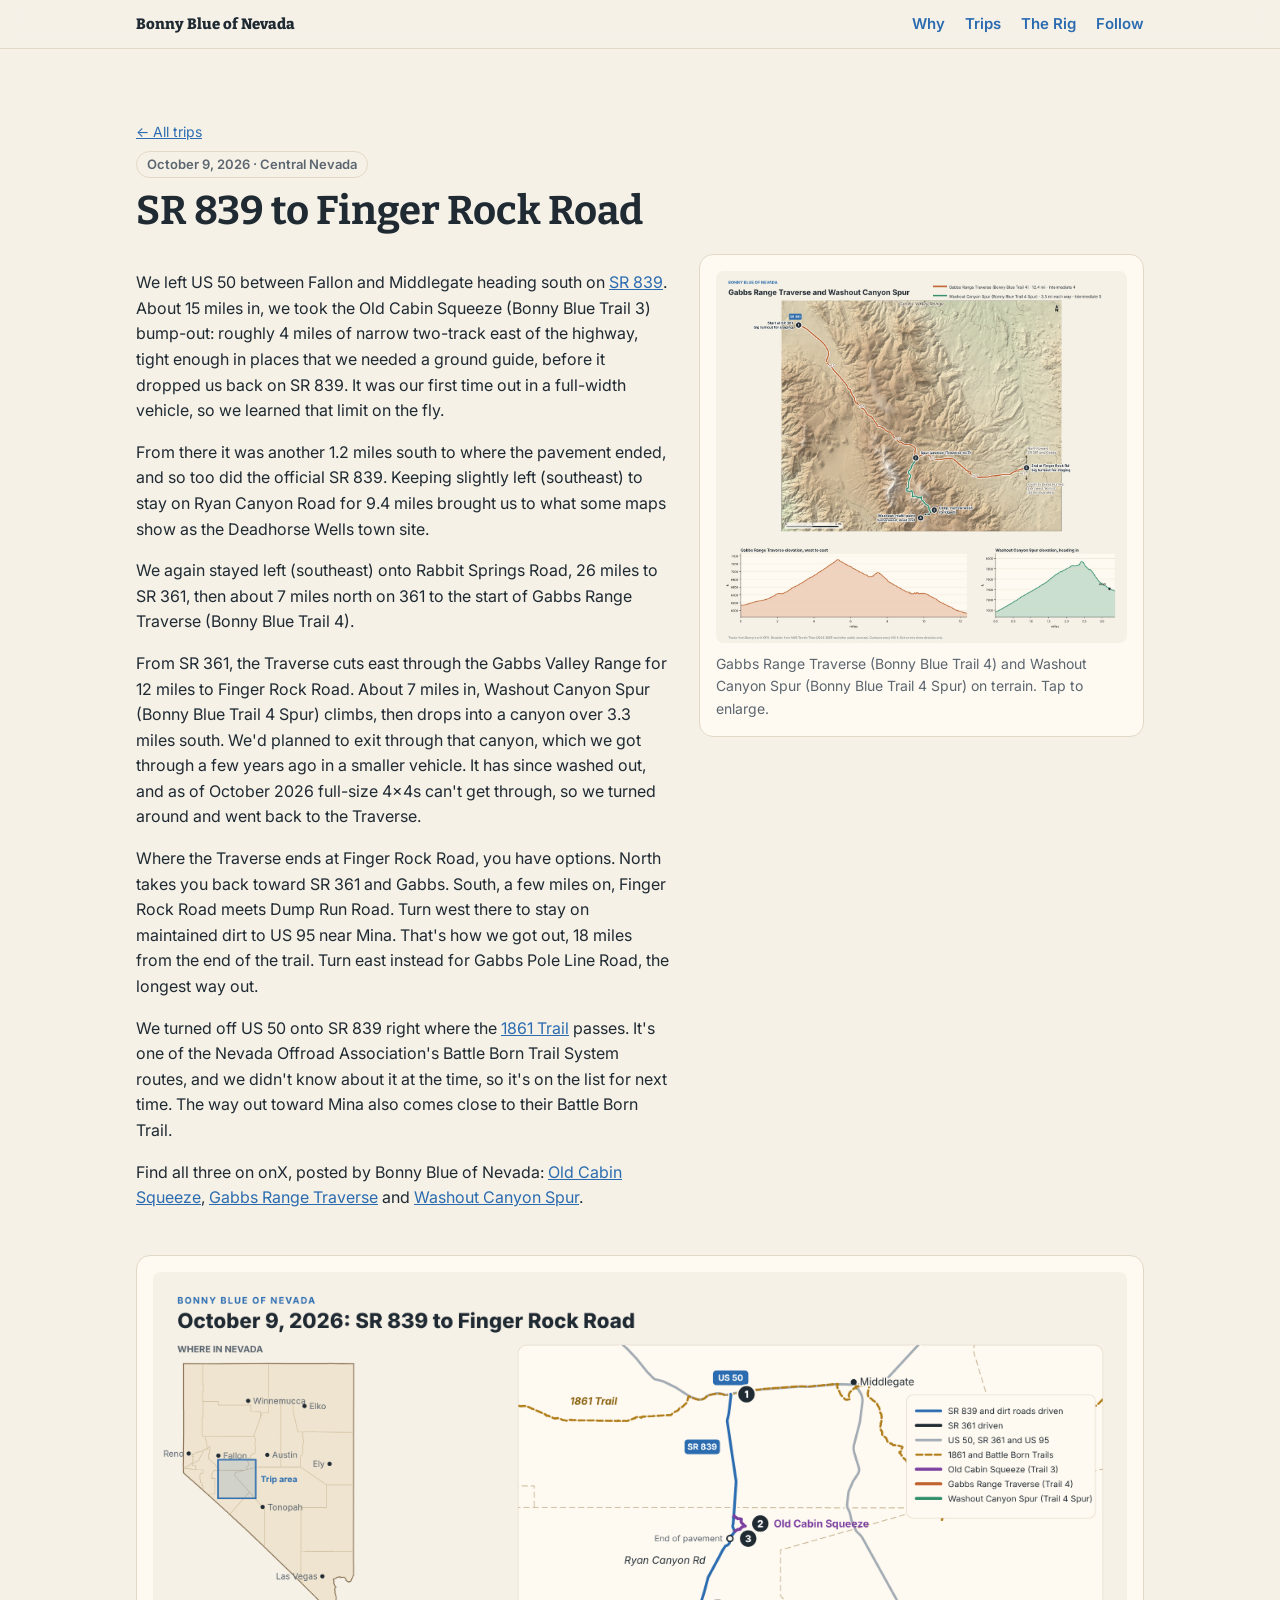
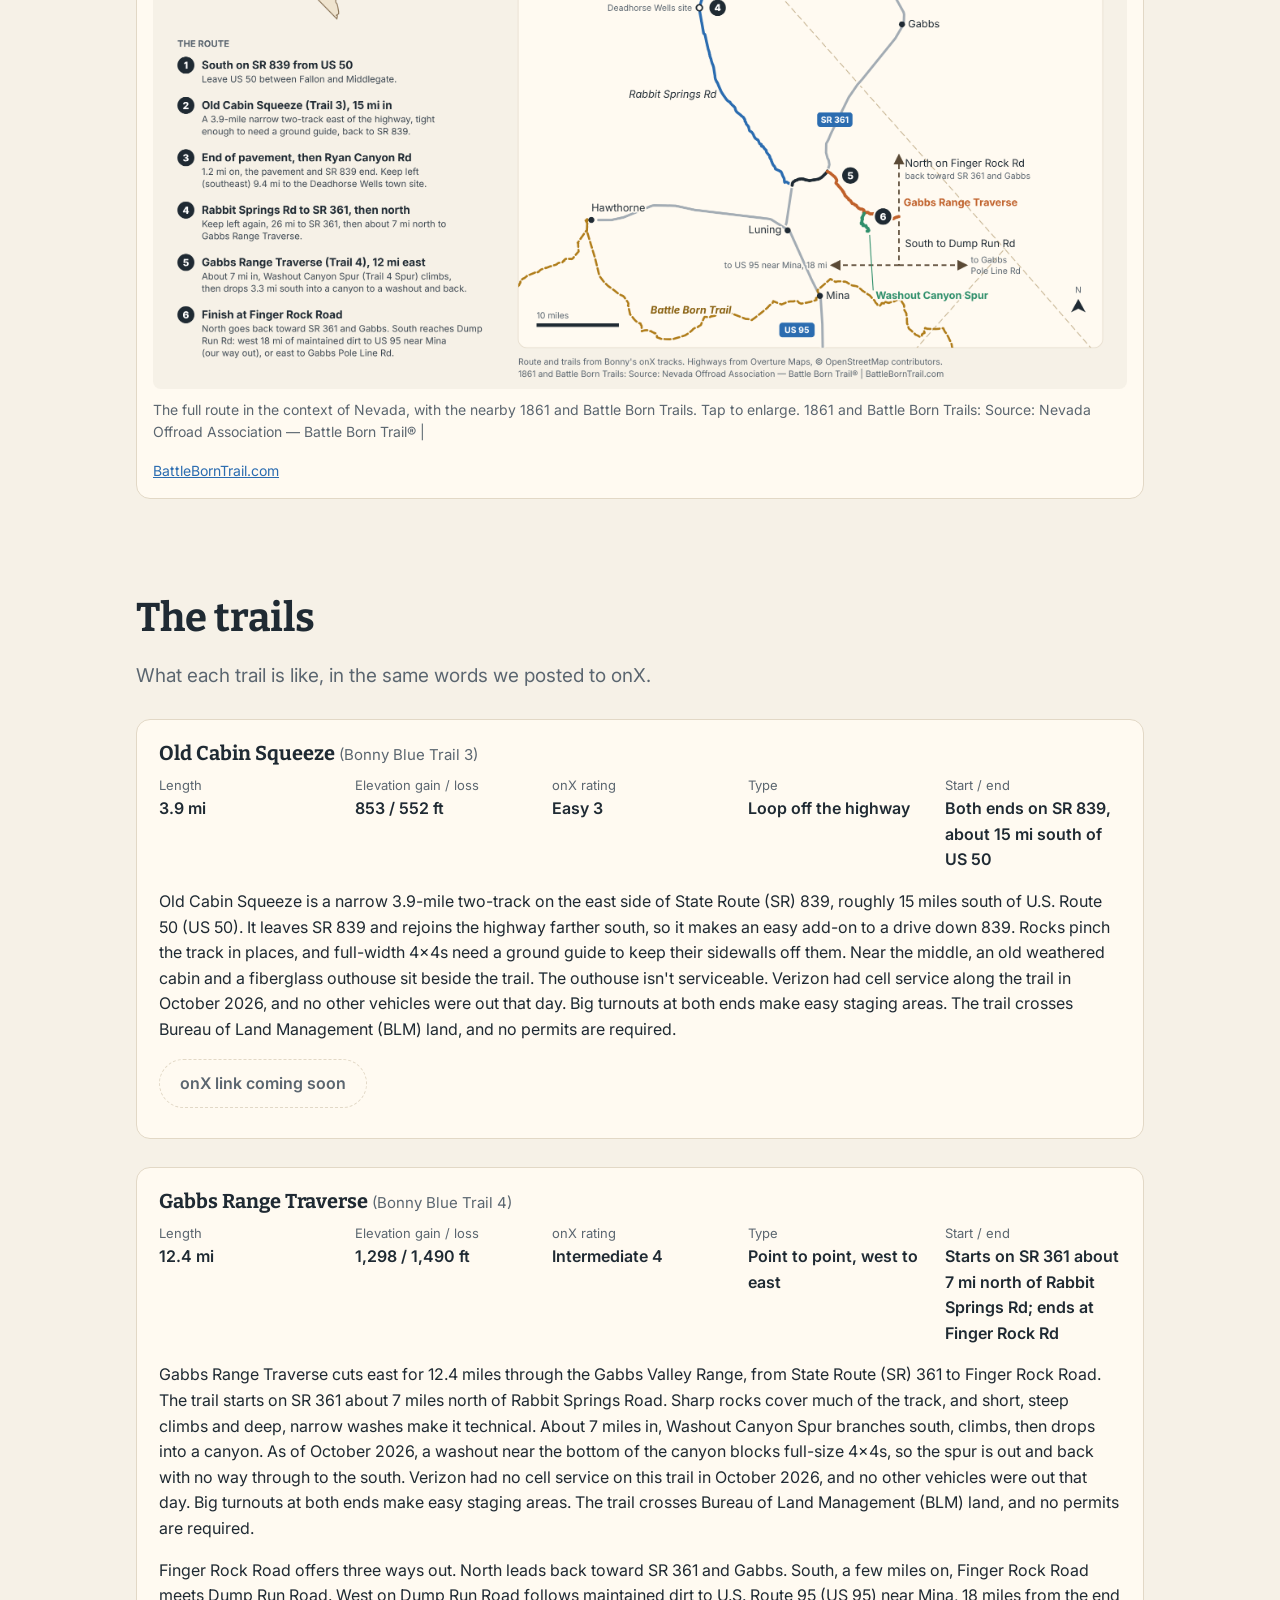
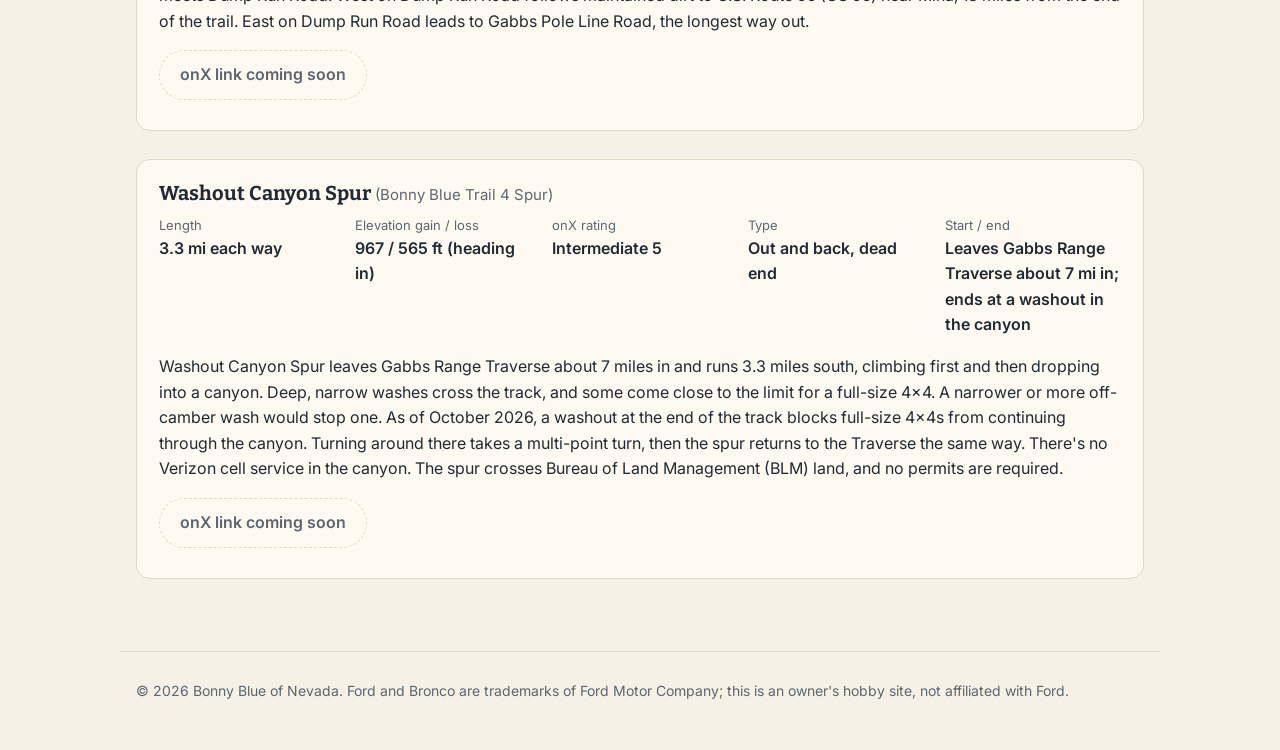
==== trips/2026-10-09/index.html @ 9787e6df "Give the Oct 9 trip its own page with per-trail onX link slots Home page now shows a trip card linki" ====
<!doctype html>
<html lang="en">
<head>
<meta charset="utf-8">
<meta name="viewport" content="width=device-width, initial-scale=1">
<title>SR 839 to Finger Rock Road · Bonny Blue of Nevada</title>
<meta name="description" content="October 9, 2026 in central Nevada: SR 839 to Finger Rock Road by way of Old Cabin Squeeze, Gabbs Range Traverse and Washout Canyon Spur.">
<meta property="og:title" content="SR 839 to Finger Rock Road · Bonny Blue of Nevada">
<meta property="og:description" content="October 9, 2026 in central Nevada: SR 839 to Finger Rock Road by way of Old Cabin Squeeze, Gabbs Range Traverse and Washout Canyon Spur.">
<meta property="og:image" content="https://bonnyblueofnevada.com/img/trail-2026-10-09.jpg">
<meta property="og:url" content="https://bonnyblueofnevada.com/trips/2026-10-09/">
<meta name="twitter:card" content="summary_large_image">
<link rel="preconnect" href="https://fonts.googleapis.com">
<link rel="preconnect" href="https://fonts.gstatic.com" crossorigin>
<link href="https://fonts.googleapis.com/css2?family=Bitter:wght@600;800&family=Inter:wght@400;600&display=swap" rel="stylesheet">
<link rel="stylesheet" href="../../css/site.css">
</head>
<body>
<nav><div class="in">
  <a class="brand" href="../../">Bonny Blue of Nevada</a>
  <a href="../../#why">Why</a><a href="../../#trips">Trips</a><a href="../../#rig">The Rig</a><a href="../../#follow">Follow</a>
</div></nav>

<section id="top">
  <p class="crumb"><a href="../../#trips">← All trips</a></p>
  <span class="tag">October 9, 2026 · Central Nevada</span>
  <h2>SR 839 to Finger Rock Road</h2>
  <div class="trip">
    <div>
      <p>We left US 50 between Fallon and Middlegate heading south on <a href="https://en.wikipedia.org/wiki/Nevada_State_Route_839">SR 839</a>. About 15 miles in, we took the Old Cabin Squeeze (Bonny Blue Trail 3) bump-out: roughly 4 miles of narrow two-track east of the highway, tight enough in places that we needed a ground guide, before it dropped us back on SR 839. It was our first time out in a full-width vehicle, so we learned that limit on the fly.</p>
      <p>From there it was another 1.2 miles south to where the pavement ended, and so too did the official SR 839. Keeping slightly left (southeast) to stay on Ryan Canyon Road for 9.4 miles brought us to what some maps show as the Deadhorse Wells town site.</p>
      <p>We again stayed left (southeast) onto Rabbit Springs Road, 26 miles to SR 361, then about 7 miles north on 361 to the start of Gabbs Range Traverse (Bonny Blue Trail 4).</p>
      <p>From SR 361, the Traverse cuts east through the Gabbs Valley Range for 12 miles to Finger Rock Road. About 7 miles in, Washout Canyon Spur (Bonny Blue Trail 4 Spur) climbs, then drops into a canyon over 3.3 miles south. We'd planned to exit through that canyon, which we got through a few years ago in a smaller vehicle. It has since washed out, and as of October 2026 full-size 4x4s can't get through, so we turned around and went back to the Traverse.</p>
      <p>Where the Traverse ends at Finger Rock Road, you have options. North takes you back toward SR 361 and Gabbs. South, a few miles on, Finger Rock Road meets Dump Run Road. Turn west there to stay on maintained dirt to US 95 near Mina. That's how we got out, 18 miles from the end of the trail. Turn east instead for Gabbs Pole Line Road, the longest way out.</p>
      <p>We turned off US 50 onto SR 839 right where the <a href="https://battleborntrail.com/the-trail-system">1861 Trail</a> passes. It's one of the Nevada Offroad Association's Battle Born Trail System routes, and we didn't know about it at the time, so it's on the list for next time. The way out toward Mina also comes close to their Battle Born Trail.</p>
      <p>Find all three on onX, posted by Bonny Blue of Nevada: <a href="#old-cabin-squeeze">Old Cabin Squeeze</a>, <a href="#gabbs-range-traverse">Gabbs Range Traverse</a> and <a href="#washout-canyon-spur">Washout Canyon Spur</a>.</p>
    </div>
    <figure class="map" style="margin:0">
      <a href="../../img/trail4-detail-map.jpg"><img src="../../img/trail4-detail-map.jpg" alt="Terrain map of Gabbs Range Traverse and Washout Canyon Spur in the Gabbs Valley Range, with mile marks, the washout turnaround and elevation profiles" style="width:100%;height:auto;display:block;border-radius:8px"></a>
      <figcaption class="legend">Gabbs Range Traverse (Bonny Blue Trail 4) and Washout Canyon Spur (Bonny Blue Trail 4 Spur) on terrain. Tap to enlarge.</figcaption>
    </figure>
  </div>
  <figure class="map" style="margin:28px 0 0">
    <a href="../../img/route-map-2026-10-09.png"><img src="../../img/route-map-2026-10-09.png" alt="Map of the October 9, 2026 route: SR 839 south from US 50, Old Cabin Squeeze, Ryan Canyon and Rabbit Springs roads to SR 361 (with US 50, SR 361, US 95 and the 1861 and Battle Born Trails shown), then Gabbs Range Traverse and Washout Canyon Spur to Finger Rock Road" style="width:100%;height:auto;display:block;border-radius:8px"></a>
    <figcaption class="legend">The full route in the context of Nevada, with the nearby 1861 and Battle Born Trails. Tap to enlarge. 1861 and Battle Born Trails: Source: Nevada Offroad Association — Battle Born Trail® | <a href="https://battleborntrail.com/">BattleBornTrail.com</a></figcaption>
  </figure>
</section>

<section id="trails">
  <h2>The trails</h2>
  <p class="lead">What each trail is like, in the same words we posted to onX.</p>
  <article class="card trail" id="old-cabin-squeeze">
    <h3>Old Cabin Squeeze <span class="num">(Bonny Blue Trail 3)</span></h3>
    <dl class="stats"><div><dt>Length</dt><dd>3.9 mi</dd></div><div><dt>Elevation gain / loss</dt><dd>853 / 552 ft</dd></div><div><dt>onX rating</dt><dd>Easy 3</dd></div><div><dt>Type</dt><dd>Loop off the highway</dd></div><div><dt>Start / end</dt><dd>Both ends on SR 839, about 15 mi south of US 50</dd></div></dl>
    <p>Old Cabin Squeeze is a narrow 3.9-mile two-track on the east side of State Route (SR) 839, roughly 15 miles south of U.S. Route 50 (US 50). It leaves SR 839 and rejoins the highway farther south, so it makes an easy add-on to a drive down 839. Rocks pinch the track in places, and full-width 4x4s need a ground guide to keep their sidewalls off them. Near the middle, an old weathered cabin and a fiberglass outhouse sit beside the trail. The outhouse isn't serviceable. Verizon had cell service along the trail in October 2026, and no other vehicles were out that day. Big turnouts at both ends make easy staging areas. The trail crosses Bureau of Land Management (BLM) land, and no permits are required.</p>
    <p style="margin:16px 0 0"><span class="btn pending" data-onx="old-cabin-squeeze">onX link coming soon</span></p>
  </article>
  <article class="card trail" id="gabbs-range-traverse">
    <h3>Gabbs Range Traverse <span class="num">(Bonny Blue Trail 4)</span></h3>
    <dl class="stats"><div><dt>Length</dt><dd>12.4 mi</dd></div><div><dt>Elevation gain / loss</dt><dd>1,298 / 1,490 ft</dd></div><div><dt>onX rating</dt><dd>Intermediate 4</dd></div><div><dt>Type</dt><dd>Point to point, west to east</dd></div><div><dt>Start / end</dt><dd>Starts on SR 361 about 7 mi north of Rabbit Springs Rd; ends at Finger Rock Rd</dd></div></dl>
    <p>Gabbs Range Traverse cuts east for 12.4 miles through the Gabbs Valley Range, from State Route (SR) 361 to Finger Rock Road. The trail starts on SR 361 about 7 miles north of Rabbit Springs Road. Sharp rocks cover much of the track, and short, steep climbs and deep, narrow washes make it technical. About 7 miles in, Washout Canyon Spur branches south, climbs, then drops into a canyon. As of October 2026, a washout near the bottom of the canyon blocks full-size 4x4s, so the spur is out and back with no way through to the south. Verizon had no cell service on this trail in October 2026, and no other vehicles were out that day. Big turnouts at both ends make easy staging areas. The trail crosses Bureau of Land Management (BLM) land, and no permits are required.</p>
    <p>Finger Rock Road offers three ways out. North leads back toward SR 361 and Gabbs. South, a few miles on, Finger Rock Road meets Dump Run Road. West on Dump Run Road follows maintained dirt to U.S. Route 95 (US 95) near Mina, 18 miles from the end of the trail. East on Dump Run Road leads to Gabbs Pole Line Road, the longest way out.</p>
    <p style="margin:16px 0 0"><span class="btn pending" data-onx="gabbs-range-traverse">onX link coming soon</span></p>
  </article>
  <article class="card trail" id="washout-canyon-spur">
    <h3>Washout Canyon Spur <span class="num">(Bonny Blue Trail 4 Spur)</span></h3>
    <dl class="stats"><div><dt>Length</dt><dd>3.3 mi each way</dd></div><div><dt>Elevation gain / loss</dt><dd>967 / 565 ft (heading in)</dd></div><div><dt>onX rating</dt><dd>Intermediate 5</dd></div><div><dt>Type</dt><dd>Out and back, dead end</dd></div><div><dt>Start / end</dt><dd>Leaves Gabbs Range Traverse about 7 mi in; ends at a washout in the canyon</dd></div></dl>
    <p>Washout Canyon Spur leaves Gabbs Range Traverse about 7 miles in and runs 3.3 miles south, climbing first and then dropping into a canyon. Deep, narrow washes cross the track, and some come close to the limit for a full-size 4x4. A narrower or more off-camber wash would stop one. As of October 2026, a washout at the end of the track blocks full-size 4x4s from continuing through the canyon. Turning around there takes a multi-point turn, then the spur returns to the Traverse the same way. There's no Verizon cell service in the canyon. The spur crosses Bureau of Land Management (BLM) land, and no permits are required.</p>
    <p style="margin:16px 0 0"><span class="btn pending" data-onx="washout-canyon-spur">onX link coming soon</span></p>
  </article>
</section>

<footer>© 2026 Bonny Blue of Nevada. Ford and Bronco are trademarks of Ford Motor Company; this is an owner's hobby site, not affiliated with Ford.</footer>
</body>
</html>
---- css/site.css ----
:root{
  --bg:#f6f1e7; --surface:#fffaf1; --ink:#1f2a33; --muted:#5b6670; --line:#e2d8c6;
  --blue:#2b6cb0; --blue-ink:#ffffff; --sand:#c8a46a;
  --t3:#2b6cb0; --t4:#c0612b; --t5:#2f8f6b;
}
@media (prefers-color-scheme: dark){
  :root:not([data-theme="light"]){
    --bg:#141a20; --surface:#1c242c; --ink:#ece6da; --muted:#a3acb5; --line:#2c3640;
    --blue:#5b9be0; --blue-ink:#0d141a; --sand:#d8b77f;
    --t3:#6aa8ec; --t4:#f08a50; --t5:#55c49a;
  }
}
:root[data-theme="dark"]{
    --bg:#141a20; --surface:#1c242c; --ink:#ece6da; --muted:#a3acb5; --line:#2c3640;
    --blue:#5b9be0; --blue-ink:#0d141a; --sand:#d8b77f;
    --t3:#6aa8ec; --t4:#f08a50; --t5:#55c49a;
}
*{box-sizing:border-box}
html{scroll-behavior:smooth}
body{margin:0;background:var(--bg);color:var(--ink);font:16px/1.6 Inter,system-ui,sans-serif}
a{color:var(--blue)}
h1,h2,h3{font-family:Bitter,Georgia,serif;line-height:1.15;margin:0 0 .5em}
nav{position:sticky;top:0;z-index:5;background:color-mix(in srgb,var(--bg) 88%,transparent);backdrop-filter:blur(8px);border-bottom:1px solid var(--line)}
nav .in{max-width:1040px;margin:auto;padding:12px 16px;display:flex;gap:20px;align-items:center;flex-wrap:wrap}
nav .brand{font-family:Bitter,serif;font-weight:800;color:var(--ink);text-decoration:none;margin-right:auto}
nav a{text-decoration:none;font-weight:600;font-size:15px}
.hero{position:relative;min-height:82vh;display:flex;align-items:flex-end;background:#2a3640 url(../img/bonny-sun-valley.jpg) 30% 60%/cover}
.hero::after{content:"";position:absolute;inset:0;background:linear-gradient(to top,rgba(10,16,22,.80),rgba(10,16,22,.05) 55%)}
.hero .in{position:relative;z-index:1;max-width:1040px;width:100%;margin:auto;padding:48px 16px;color:#fff}
@media (min-width:820px){
  .hero::after{background:linear-gradient(to left,rgba(10,16,22,.72),rgba(10,16,22,.25) 45%,rgba(10,16,22,0) 65%),linear-gradient(to top,rgba(10,16,22,.55),rgba(10,16,22,0) 40%)}
  .hero .in{text-align:right;padding-left:calc(16px + min(48%, 500px))}
  .hero p{margin-left:auto}
}
@media (max-width:819px){
  .hero{display:block;min-height:0;background:#141a20}
  .hero::before{content:"";display:block;aspect-ratio:4/3;background:url(../img/bonny-sun-valley.jpg) 25% center/cover}
  .hero::after{display:none}
  .hero .in{padding:24px 16px 32px}
}
.hero h1{font-size:clamp(40px,8vw,76px);font-weight:800}
.hero p{font-size:clamp(17px,2.4vw,21px);max-width:36em;margin:0 0 24px;color:#eef2f5}
.btn{display:inline-block;background:var(--blue);color:var(--blue-ink);padding:11px 20px;border-radius:999px;text-decoration:none;font-weight:600;margin:0 8px 8px 0}
.hero .btn{background:#fff;color:#1f2a33}
.hero .btn.ghost{background:transparent;color:#fff;border:1.5px solid #fff}
section{max-width:1040px;margin:auto;padding:72px 16px 24px}
section > p.lead{font-size:19px;color:var(--muted);max-width:40em}
h2{font-size:clamp(28px,4vw,40px)}
.grid{display:grid;gap:20px;grid-template-columns:repeat(auto-fit,minmax(240px,1fr))}
.card{background:var(--surface);border:1px solid var(--line);border-radius:14px;padding:22px}
.card h3{font-size:20px}
.values .card p{margin:0}
.values .n{font-family:Bitter,serif;font-weight:800;color:var(--blue);font-size:15px;margin-bottom:6px}
dl.spec{display:grid;grid-template-columns:max-content 1fr;gap:8px 20px;margin:0}
dl.spec dt{color:var(--muted)}
dl.spec dd{margin:0;font-weight:600}
.trip{display:grid;gap:28px;grid-template-columns:1fr;align-items:start}
@media (min-width:820px){.trip{grid-template-columns:1.2fr 1fr}}
.map{background:var(--surface);border:1px solid var(--line);border-radius:14px;padding:16px}
.map svg{width:100%;height:auto;max-height:520px;display:block}
.map polyline{fill:none;stroke-width:3.5;stroke-linecap:round;stroke-linejoin:round}
.map .t3{stroke:var(--t3)} .map .t4{stroke:var(--t4)} .map .t5{stroke:var(--t5)}
.legend{display:flex;gap:16px;flex-wrap:wrap;font-size:14px;color:var(--muted);margin-top:10px}
.legend i{display:inline-block;width:18px;height:4px;border-radius:2px;margin-right:6px;vertical-align:middle}
.tag{display:inline-block;font-size:13px;font-weight:600;color:var(--muted);border:1px solid var(--line);border-radius:999px;padding:2px 10px;margin-bottom:10px}
ul.clean{padding-left:1.1em;margin:0}
.follow .grid{grid-template-columns:repeat(auto-fit,minmax(200px,1fr))}
.follow a.card{display:block;text-decoration:none;color:var(--ink)}
.follow a.card:hover{border-color:var(--blue)}
.follow .h{font-family:Bitter,serif;font-weight:800;font-size:19px}
.follow .s{color:var(--muted);font-size:14px}
footer{max-width:1040px;margin:48px auto 0;padding:28px 16px 48px;border-top:1px solid var(--line);color:var(--muted);font-size:14px}
.tripcard{display:grid;gap:0;grid-template-columns:1fr;text-decoration:none;color:var(--ink);padding:0;overflow:hidden}
@media (min-width:820px){.tripcard{grid-template-columns:1fr 1.2fr}}
.tripcard img{width:100%;height:100%;min-height:220px;object-fit:cover;display:block}
.tripcard .body{padding:22px}
.tripcard:hover{border-color:var(--blue)}
.tripcard .more{font-weight:600;color:var(--blue)}
.crumb{font-size:14px;margin:0 0 8px}
.trail{margin-top:28px}
.trail .stats{display:grid;grid-template-columns:repeat(auto-fit,minmax(150px,1fr));gap:8px 20px;margin:0 0 14px}
.trail .stats dt{color:var(--muted);font-size:13px}
.trail .stats dd{margin:0;font-weight:600}
.trail h3 .num{font-family:Inter,sans-serif;font-weight:400;color:var(--muted);font-size:15px}
.btn.pending{background:transparent;color:var(--muted);border:1.5px dashed var(--line);cursor:default}
.note{border-left:4px solid var(--t4);padding:8px 14px;background:var(--surface);border-radius:0 8px 8px 0}
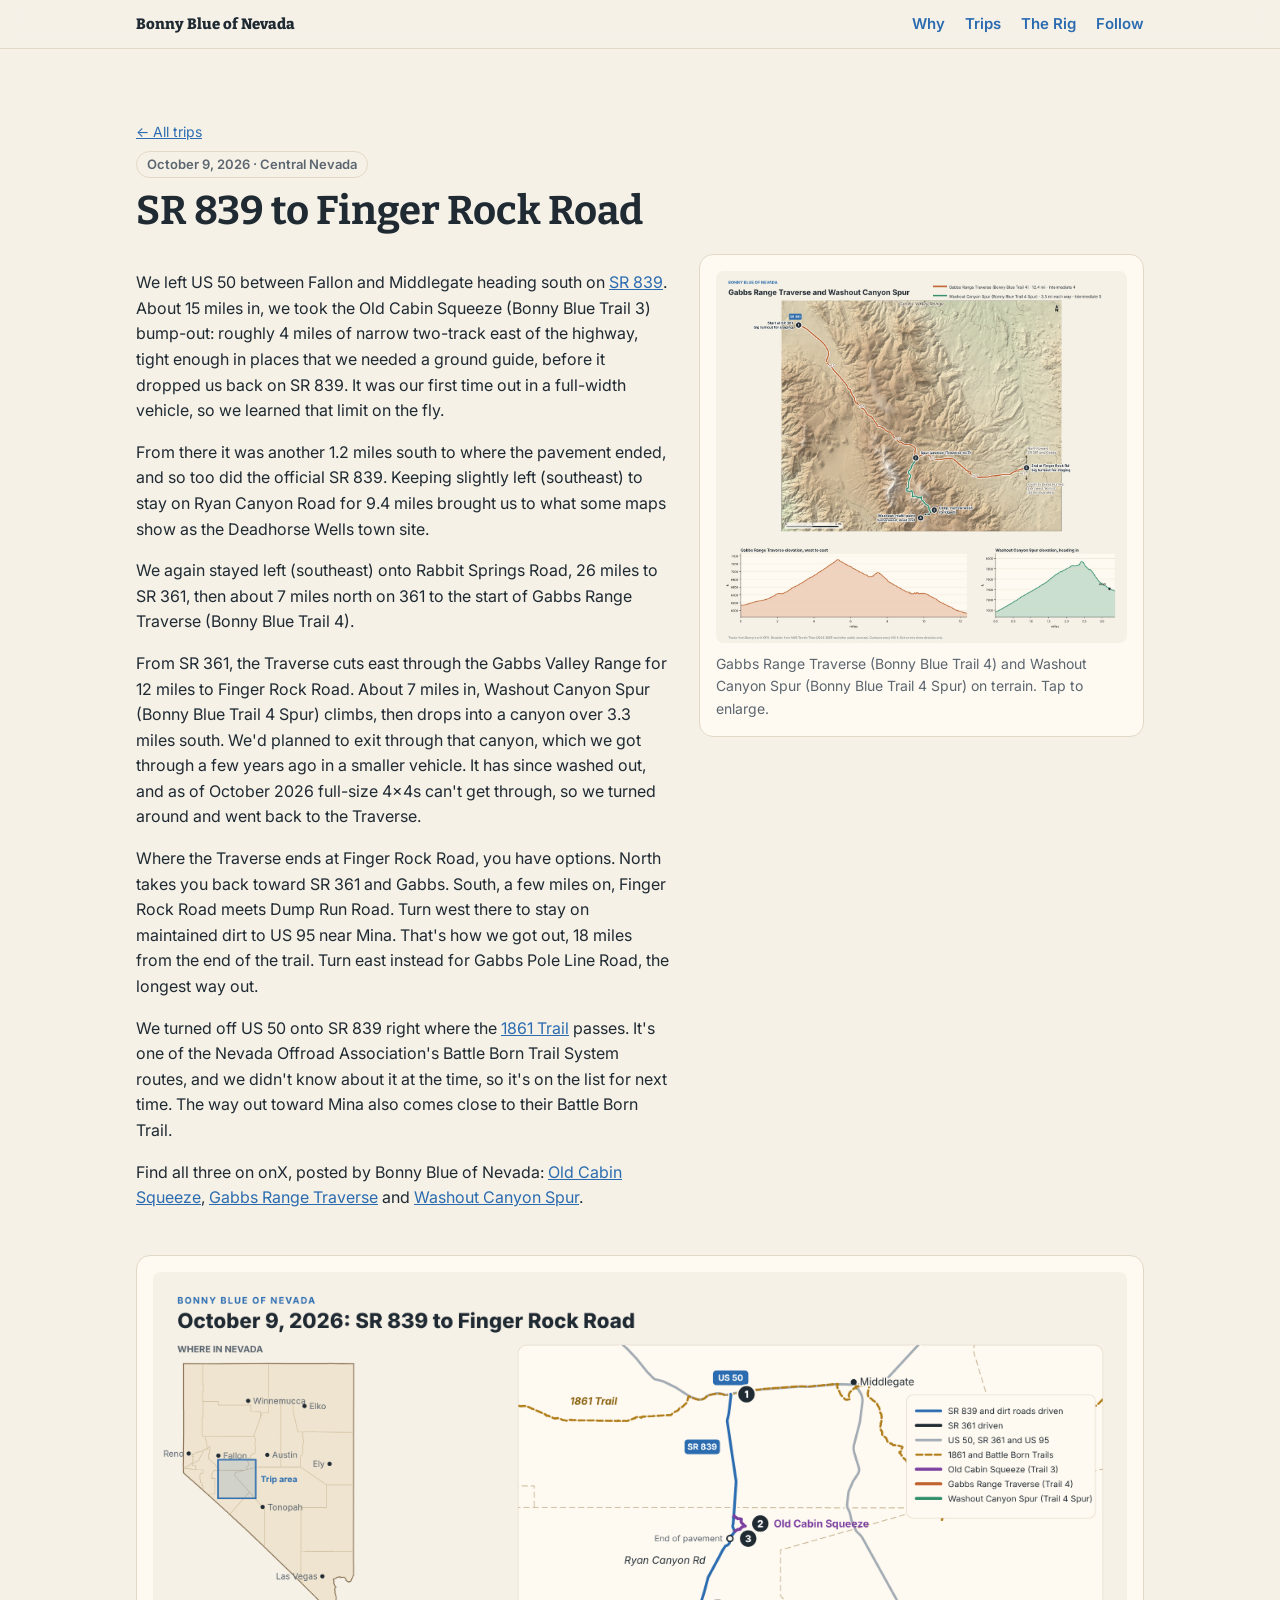
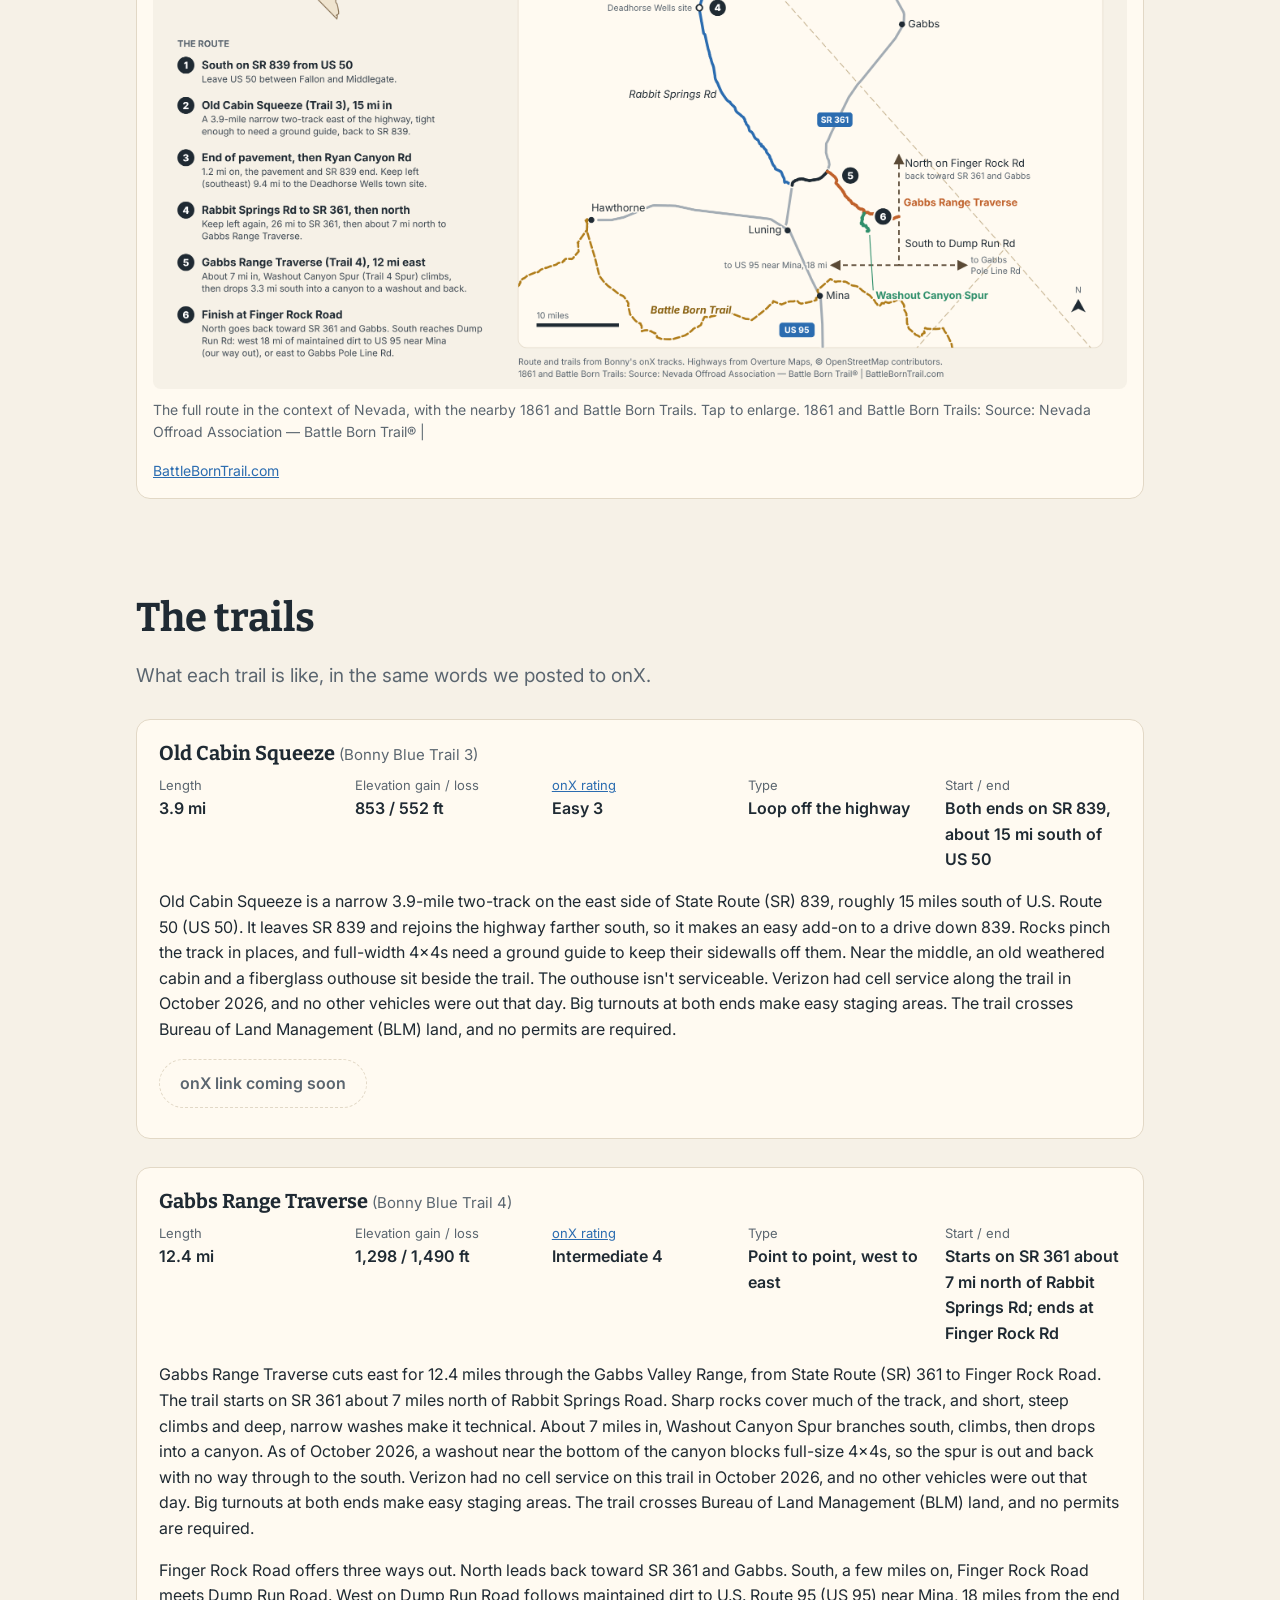
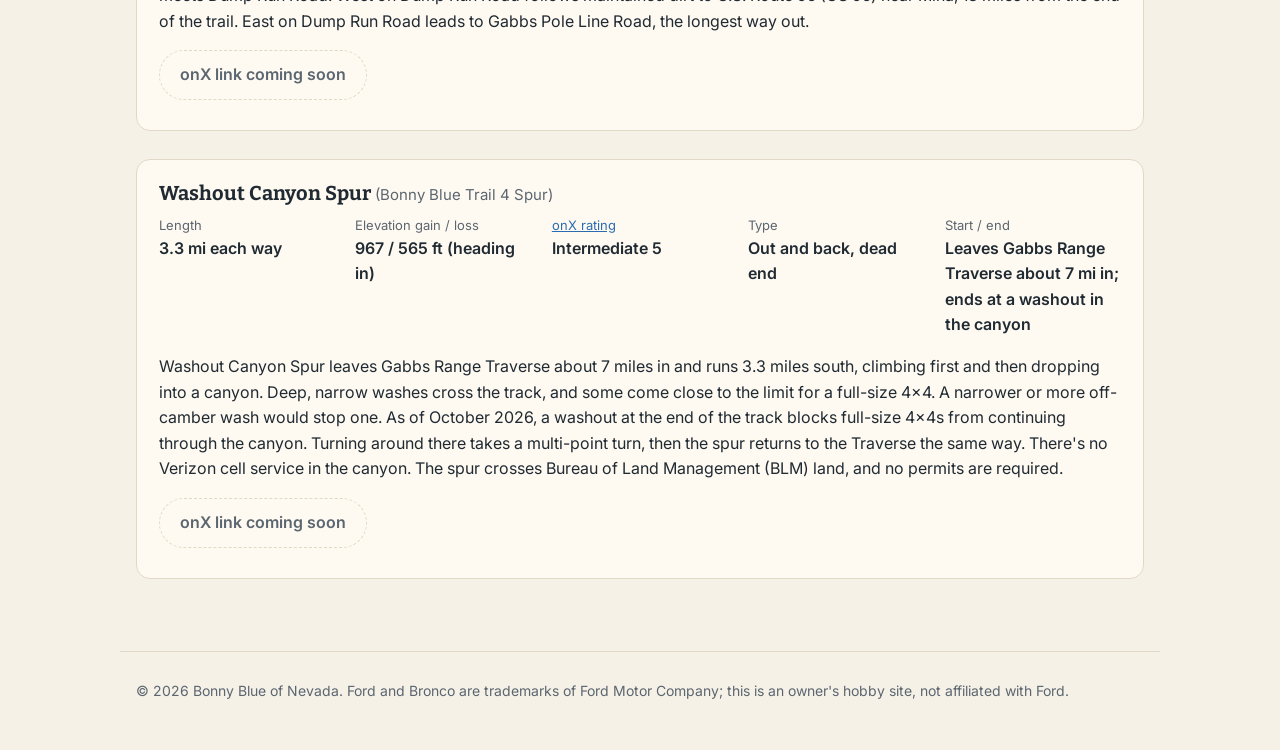
==== commit a83c1ed9: "Trip page: link each onX rating to onX's technical trail ratings scale Co-Authored-By: Claude Opus 5" ====
--- a/trips/2026-10-09/index.html
+++ b/trips/2026-10-09/index.html
@@ -51,20 +51,20 @@
   <p class="lead">What each trail is like, in the same words we posted to onX.</p>
   <article class="card trail" id="old-cabin-squeeze">
     <h3>Old Cabin Squeeze <span class="num">(Bonny Blue Trail 3)</span></h3>
-    <dl class="stats"><div><dt>Length</dt><dd>3.9 mi</dd></div><div><dt>Elevation gain / loss</dt><dd>853 / 552 ft</dd></div><div><dt>onX rating</dt><dd>Easy 3</dd></div><div><dt>Type</dt><dd>Loop off the highway</dd></div><div><dt>Start / end</dt><dd>Both ends on SR 839, about 15 mi south of US 50</dd></div></dl>
+    <dl class="stats"><div><dt>Length</dt><dd>3.9 mi</dd></div><div><dt>Elevation gain / loss</dt><dd>853 / 552 ft</dd></div><div><dt><a href="https://www.onxmaps.com/offroad/app/features/technical-trail-ratings">onX rating</a></dt><dd>Easy 3</dd></div><div><dt>Type</dt><dd>Loop off the highway</dd></div><div><dt>Start / end</dt><dd>Both ends on SR 839, about 15 mi south of US 50</dd></div></dl>
     <p>Old Cabin Squeeze is a narrow 3.9-mile two-track on the east side of State Route (SR) 839, roughly 15 miles south of U.S. Route 50 (US 50). It leaves SR 839 and rejoins the highway farther south, so it makes an easy add-on to a drive down 839. Rocks pinch the track in places, and full-width 4x4s need a ground guide to keep their sidewalls off them. Near the middle, an old weathered cabin and a fiberglass outhouse sit beside the trail. The outhouse isn't serviceable. Verizon had cell service along the trail in October 2026, and no other vehicles were out that day. Big turnouts at both ends make easy staging areas. The trail crosses Bureau of Land Management (BLM) land, and no permits are required.</p>
     <p style="margin:16px 0 0"><span class="btn pending" data-onx="old-cabin-squeeze">onX link coming soon</span></p>
   </article>
   <article class="card trail" id="gabbs-range-traverse">
     <h3>Gabbs Range Traverse <span class="num">(Bonny Blue Trail 4)</span></h3>
-    <dl class="stats"><div><dt>Length</dt><dd>12.4 mi</dd></div><div><dt>Elevation gain / loss</dt><dd>1,298 / 1,490 ft</dd></div><div><dt>onX rating</dt><dd>Intermediate 4</dd></div><div><dt>Type</dt><dd>Point to point, west to east</dd></div><div><dt>Start / end</dt><dd>Starts on SR 361 about 7 mi north of Rabbit Springs Rd; ends at Finger Rock Rd</dd></div></dl>
+    <dl class="stats"><div><dt>Length</dt><dd>12.4 mi</dd></div><div><dt>Elevation gain / loss</dt><dd>1,298 / 1,490 ft</dd></div><div><dt><a href="https://www.onxmaps.com/offroad/app/features/technical-trail-ratings">onX rating</a></dt><dd>Intermediate 4</dd></div><div><dt>Type</dt><dd>Point to point, west to east</dd></div><div><dt>Start / end</dt><dd>Starts on SR 361 about 7 mi north of Rabbit Springs Rd; ends at Finger Rock Rd</dd></div></dl>
     <p>Gabbs Range Traverse cuts east for 12.4 miles through the Gabbs Valley Range, from State Route (SR) 361 to Finger Rock Road. The trail starts on SR 361 about 7 miles north of Rabbit Springs Road. Sharp rocks cover much of the track, and short, steep climbs and deep, narrow washes make it technical. About 7 miles in, Washout Canyon Spur branches south, climbs, then drops into a canyon. As of October 2026, a washout near the bottom of the canyon blocks full-size 4x4s, so the spur is out and back with no way through to the south. Verizon had no cell service on this trail in October 2026, and no other vehicles were out that day. Big turnouts at both ends make easy staging areas. The trail crosses Bureau of Land Management (BLM) land, and no permits are required.</p>
     <p>Finger Rock Road offers three ways out. North leads back toward SR 361 and Gabbs. South, a few miles on, Finger Rock Road meets Dump Run Road. West on Dump Run Road follows maintained dirt to U.S. Route 95 (US 95) near Mina, 18 miles from the end of the trail. East on Dump Run Road leads to Gabbs Pole Line Road, the longest way out.</p>
     <p style="margin:16px 0 0"><span class="btn pending" data-onx="gabbs-range-traverse">onX link coming soon</span></p>
   </article>
   <article class="card trail" id="washout-canyon-spur">
     <h3>Washout Canyon Spur <span class="num">(Bonny Blue Trail 4 Spur)</span></h3>
-    <dl class="stats"><div><dt>Length</dt><dd>3.3 mi each way</dd></div><div><dt>Elevation gain / loss</dt><dd>967 / 565 ft (heading in)</dd></div><div><dt>onX rating</dt><dd>Intermediate 5</dd></div><div><dt>Type</dt><dd>Out and back, dead end</dd></div><div><dt>Start / end</dt><dd>Leaves Gabbs Range Traverse about 7 mi in; ends at a washout in the canyon</dd></div></dl>
+    <dl class="stats"><div><dt>Length</dt><dd>3.3 mi each way</dd></div><div><dt>Elevation gain / loss</dt><dd>967 / 565 ft (heading in)</dd></div><div><dt><a href="https://www.onxmaps.com/offroad/app/features/technical-trail-ratings">onX rating</a></dt><dd>Intermediate 5</dd></div><div><dt>Type</dt><dd>Out and back, dead end</dd></div><div><dt>Start / end</dt><dd>Leaves Gabbs Range Traverse about 7 mi in; ends at a washout in the canyon</dd></div></dl>
     <p>Washout Canyon Spur leaves Gabbs Range Traverse about 7 miles in and runs 3.3 miles south, climbing first and then dropping into a canyon. Deep, narrow washes cross the track, and some come close to the limit for a full-size 4x4. A narrower or more off-camber wash would stop one. As of October 2026, a washout at the end of the track blocks full-size 4x4s from continuing through the canyon. Turning around there takes a multi-point turn, then the spur returns to the Traverse the same way. There's no Verizon cell service in the canyon. The spur crosses Bureau of Land Management (BLM) land, and no permits are required.</p>
     <p style="margin:16px 0 0"><span class="btn pending" data-onx="washout-canyon-spur">onX link coming soon</span></p>
   </article>
